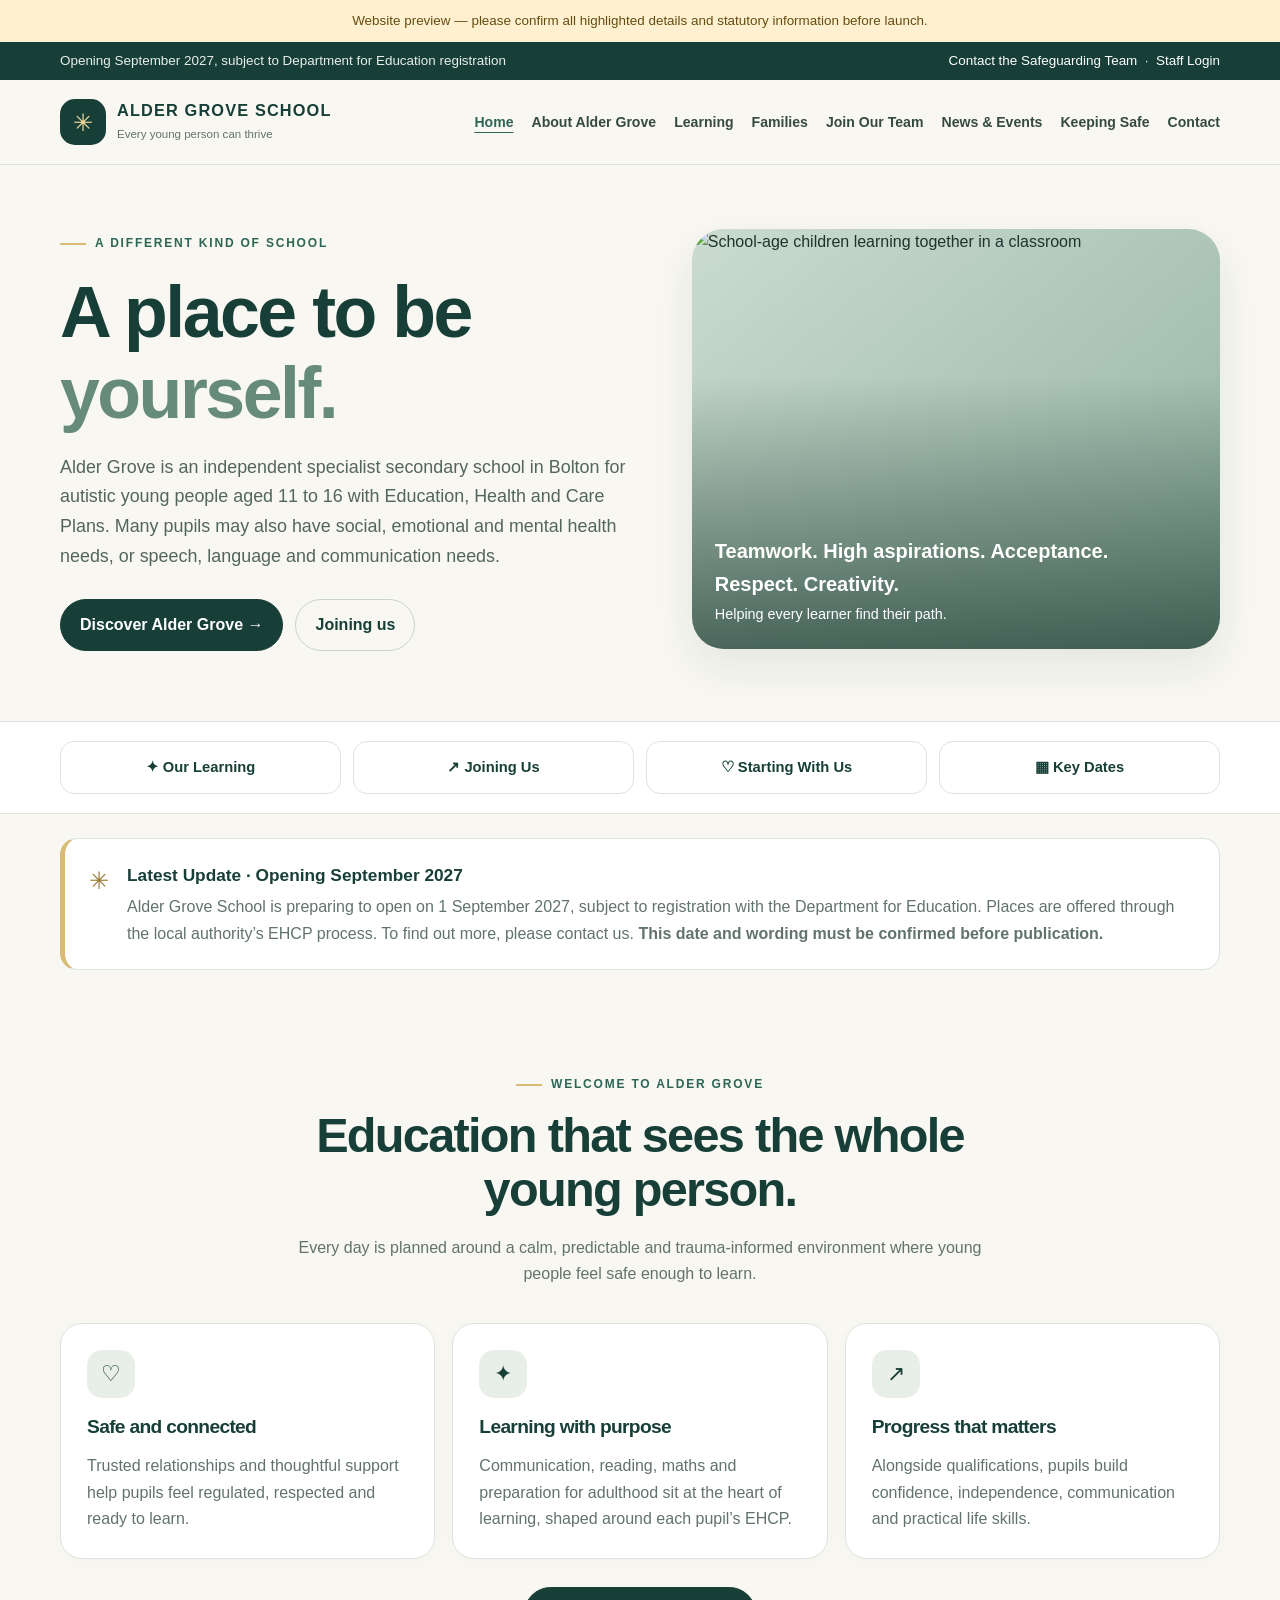
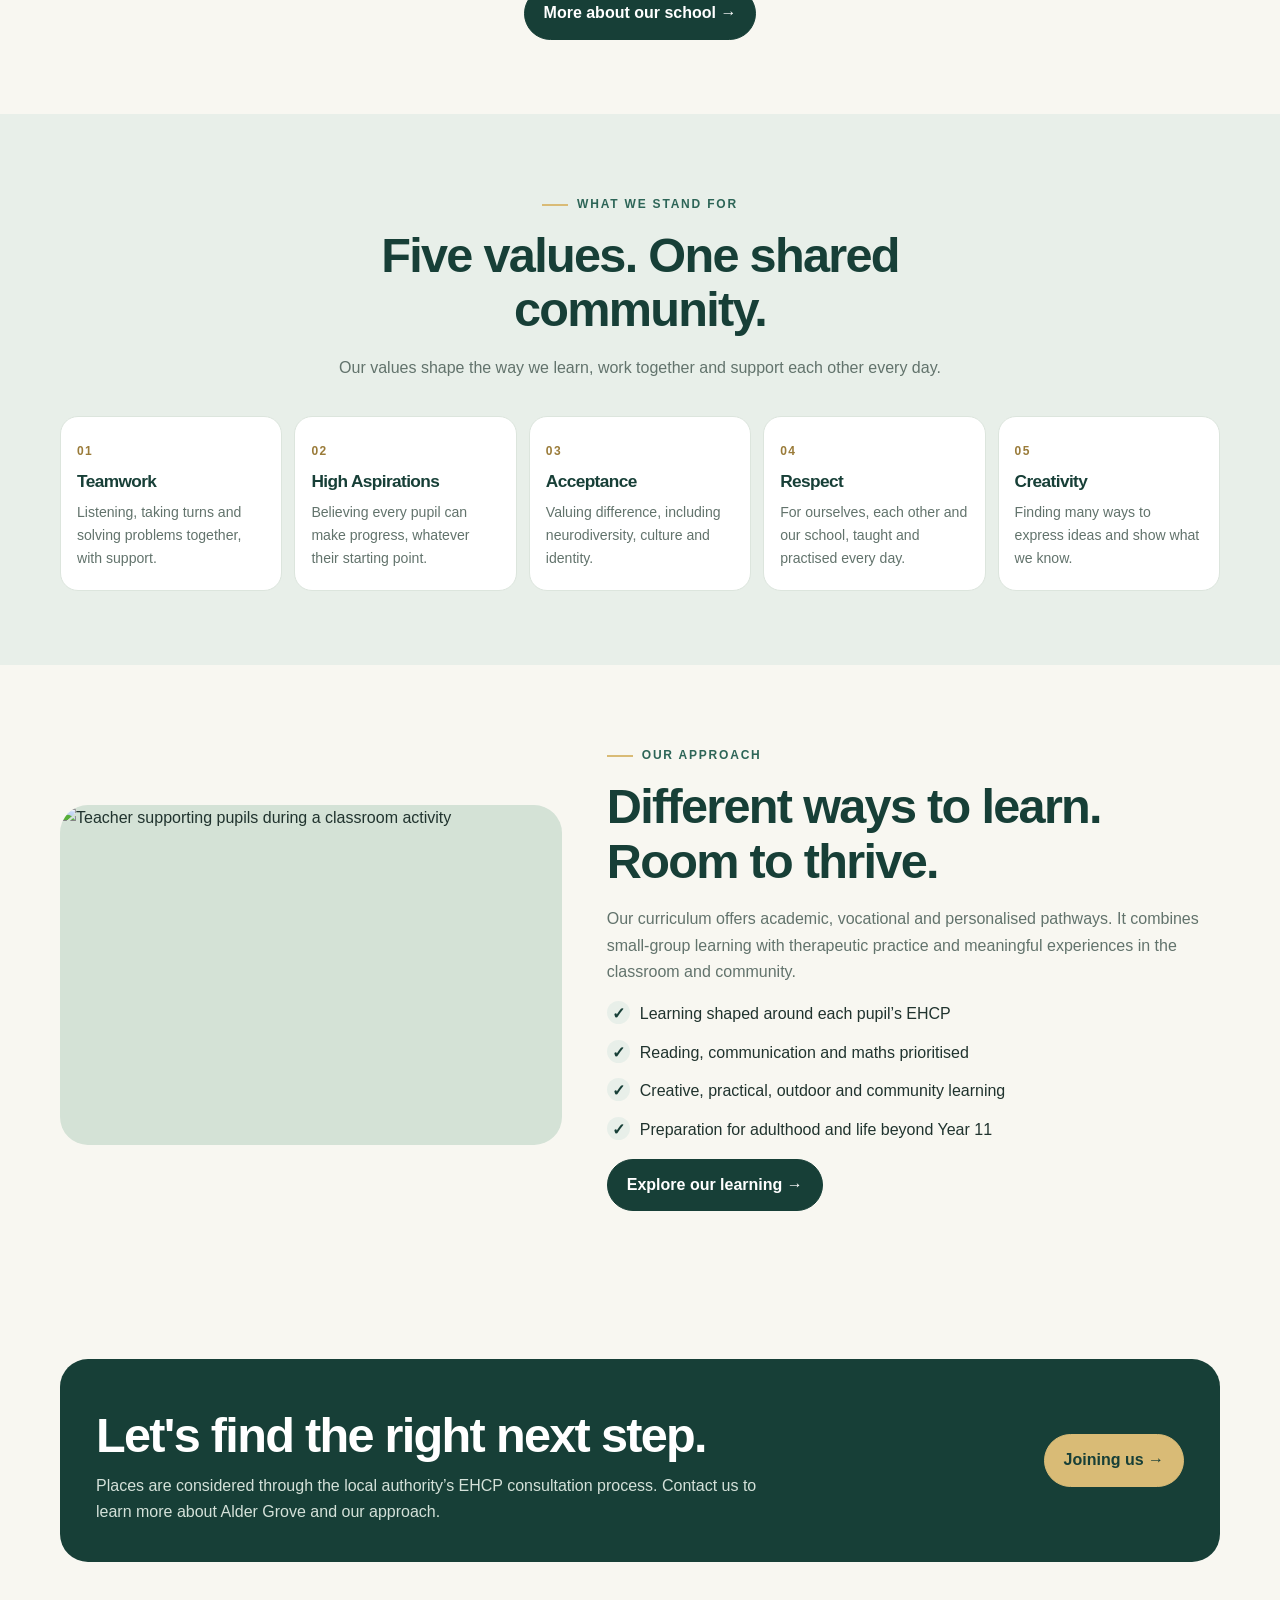
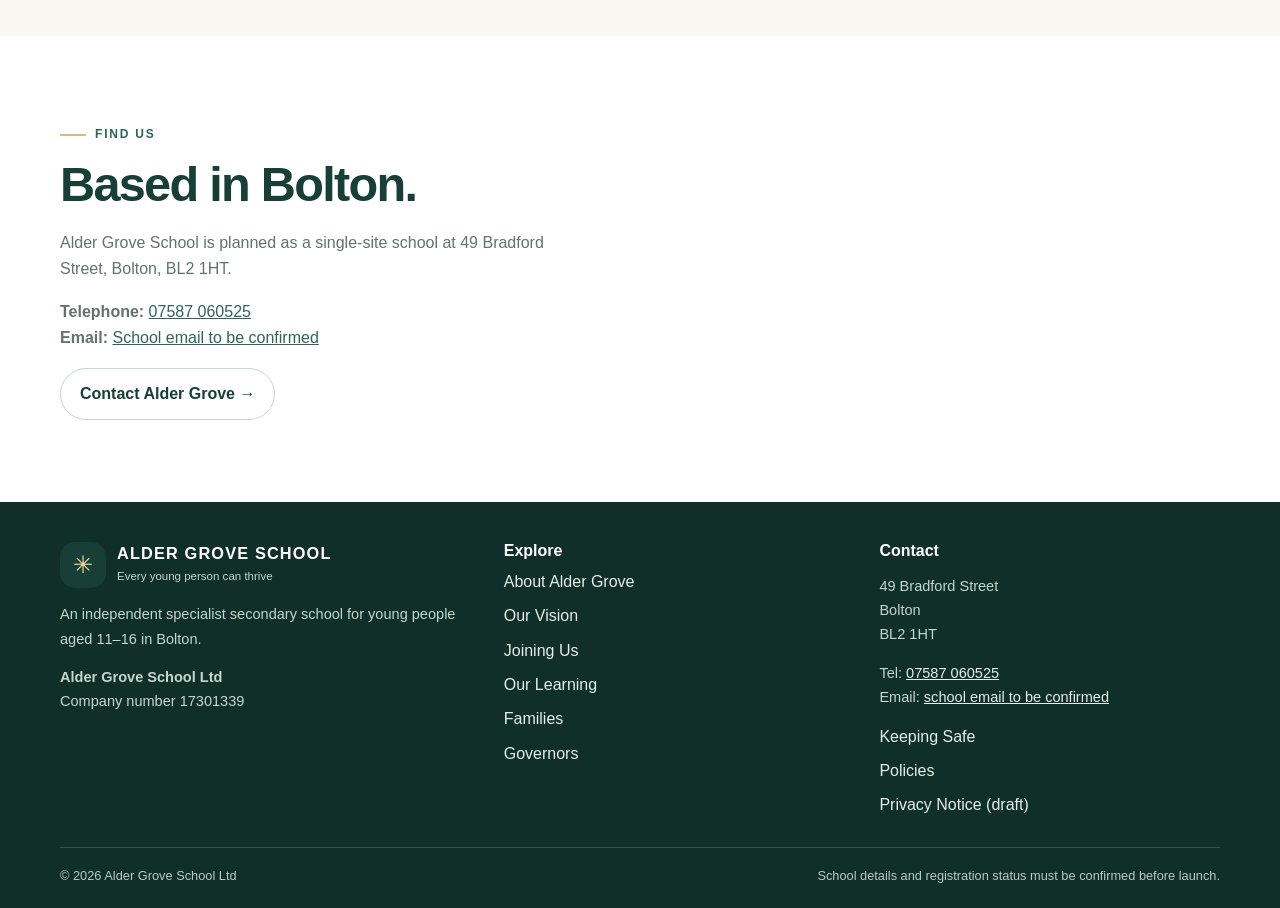
==== index.html @ fd889851 "Add files via upload" ====
<!doctype html><html lang="en-GB"><head><meta charset="utf-8"><meta name="viewport" content="width=device-width, initial-scale=1"><meta name="description" content="Alder Grove School is a planned independent specialist secondary school in Bolton for autistic young people aged 11–16."><meta name="theme-color" content="#173f37"><title>Home | Alder Grove School</title><link rel="stylesheet" href="style.css"></head><body><a class="skip" href="#main">Skip to main content</a>
<div class="notice">Website preview — please confirm all highlighted details and statutory information before launch.</div>
<div class="topbar"><div class="wrap"><span>Opening September 2027, subject to Department for Education registration</span><span><a href="keeping-safe.html">Contact the Safeguarding Team</a> &nbsp;·&nbsp; <a href="careers.html">Staff Login</a></span></div></div>
<header class="header"><div class="wrap nav">
<a class="brand" href="index.html" aria-label="Alder Grove School home"><span class="crest" aria-hidden="true">✳</span><span><strong>ALDER GROVE SCHOOL</strong><small>Every young person can thrive</small></span></a>
<nav class="navlinks" id="navlinks" aria-label="Main navigation"><a href="index.html" aria-current="page">Home</a><a href="our-school.html">About Alder Grove</a><a href="learning.html">Learning</a><a href="families.html">Families</a><a href="careers.html">Join Our Team</a><a href="news.html">News & Events</a><a href="keeping-safe.html">Keeping Safe</a><a href="contact.html">Contact</a></nav>
<button class="menu-btn" id="menu-btn" aria-expanded="false" aria-controls="navlinks">Menu</button>
</div></header><main id="main">
<section class="hero"><div class="wrap hero-grid"><div><span class="eyebrow">A different kind of school</span><h1>A place to be <em>yourself.</em></h1><p class="lead">Alder Grove is an independent specialist secondary school in Bolton for autistic young people aged 11 to 16 with Education, Health and Care Plans. Many pupils may also have social, emotional and mental health needs, or speech, language and communication needs.</p><div class="hero-actions"><a class="btn" href="our-school.html">Discover Alder Grove →</a><a class="btn light" href="admissions.html">Joining us</a></div></div><div class="hero-image"><img src="https://images.unsplash.com/photo-1503676260728-1c00da094a0b?auto=format&fit=crop&w=1200&q=85" alt="School-age children learning together in a classroom"><div class="image-label"><strong>Teamwork. High aspirations. Acceptance. Respect. Creativity.</strong><span>Helping every learner find their path.</span></div></div></div></section>
<div class="quicklinks"><div class="wrap"><a href="learning.html">✦ Our Learning</a><a href="admissions.html">↗ Joining Us</a><a href="families.html#starting">♡ Starting With Us</a><a href="families.html#dates">▦ Key Dates</a></div></div>
<section class="latest"><div class="wrap"><div class="latest-card"><div class="latest-icon">✳</div><div><strong>Latest Update · Opening September 2027</strong><p>Alder Grove School is preparing to open on 1 September 2027, subject to registration with the Department for Education. Places are offered through the local authority’s EHCP process. To find out more, please contact us. <b>This date and wording must be confirmed before publication.</b></p></div></div></div></section>
<section class="section"><div class="wrap"><div class="section-head"><span class="eyebrow">Welcome to Alder Grove</span><h2>Education that sees the whole young person.</h2><p>Every day is planned around a calm, predictable and trauma-informed environment where young people feel safe enough to learn.</p></div><div class="cards"><article class="card"><div class="icon">♡</div><h3>Safe and connected</h3><p>Trusted relationships and thoughtful support help pupils feel regulated, respected and ready to learn.</p></article><article class="card"><div class="icon">✦</div><h3>Learning with purpose</h3><p>Communication, reading, maths and preparation for adulthood sit at the heart of learning, shaped around each pupil’s EHCP.</p></article><article class="card"><div class="icon">↗</div><h3>Progress that matters</h3><p>Alongside qualifications, pupils build confidence, independence, communication and practical life skills.</p></article></div><div style="text-align:center;margin-top:28px"><a class="btn" href="our-school.html">More about our school →</a></div></div></section>
<section class="section sage"><div class="wrap"><div class="section-head"><span class="eyebrow">What we stand for</span><h2>Five values. One shared community.</h2><p>Our values shape the way we learn, work together and support each other every day.</p></div><div class="values">
<div class="value"><span class="number">01</span><h3>Teamwork</h3><p>Listening, taking turns and solving problems together, with support.</p></div>
<div class="value"><span class="number">02</span><h3>High Aspirations</h3><p>Believing every pupil can make progress, whatever their starting point.</p></div>
<div class="value"><span class="number">03</span><h3>Acceptance</h3><p>Valuing difference, including neurodiversity, culture and identity.</p></div>
<div class="value"><span class="number">04</span><h3>Respect</h3><p>For ourselves, each other and our school, taught and practised every day.</p></div>
<div class="value"><span class="number">05</span><h3>Creativity</h3><p>Finding many ways to express ideas and show what we know.</p></div></div></div></section>
<section class="section"><div class="wrap split"><div class="split-img"><img src="https://images.unsplash.com/photo-1509062522246-3755977927d7?auto=format&fit=crop&w=1200&q=85" alt="Teacher supporting pupils during a classroom activity" loading="lazy"></div><div class="split-copy"><span class="eyebrow">Our approach</span><h2>Different ways to learn. Room to thrive.</h2><p>Our curriculum offers academic, vocational and personalised pathways. It combines small-group learning with therapeutic practice and meaningful experiences in the classroom and community.</p><ul class="checklist"><li>Learning shaped around each pupil’s EHCP</li><li>Reading, communication and maths prioritised</li><li>Creative, practical, outdoor and community learning</li><li>Preparation for adulthood and life beyond Year 11</li></ul><a class="btn" href="learning.html">Explore our learning →</a></div></div></section>
<section class="section"><div class="wrap cta"><div><h2>Let's find the right next step.</h2><p>Places are considered through the local authority’s EHCP consultation process. Contact us to learn more about Alder Grove and our approach.</p></div><a class="btn gold" href="admissions.html">Joining us →</a></div></section>
<section class="section white"><div class="wrap split"><div class="split-copy"><span class="eyebrow">Find us</span><h2>Based in Bolton.</h2><p>Alder Grove School is planned as a single-site school at 49 Bradford Street, Bolton, BL2 1HT.</p><p><strong>Telephone:</strong> <a href="tel:07587060525">07587 060525</a><br><strong>Email:</strong> <a href="contact.html">School email to be confirmed</a></p><a class="btn light" href="contact.html">Contact Alder Grove →</a></div><div><iframe class="map" title="Map showing 49 Bradford Street, Bolton" loading="lazy" src="https://maps.google.com/maps?q=49%20Bradford%20Street%2C%20Bolton%2C%20BL2%201HT&output=embed"></iframe></div></div></section>
</main><footer class="footer"><div class="wrap">
<div class="footer-grid">
<div><a class="brand" href="index.html"><span class="crest" aria-hidden="true">✳</span><span><strong>ALDER GROVE SCHOOL</strong><small>Every young person can thrive</small></span></a><p>An independent specialist secondary school for young people aged 11–16 in Bolton.</p><p><strong>Alder Grove School Ltd</strong><br>Company number 17301339</p></div>
<div><h3>Explore</h3><div class="footer-links"><a href="our-school.html">About Alder Grove</a><a href="vision.html">Our Vision</a><a href="admissions.html">Joining Us</a><a href="learning.html">Our Learning</a><a href="families.html">Families</a><a href="governors.html">Governors</a></div></div>
<div><h3>Contact</h3><p>49 Bradford Street<br>Bolton<br>BL2 1HT</p><p>Tel: <a href="tel:07587060525">07587 060525</a><br>Email: <a href="contact.html">school email to be confirmed</a></p><div class="footer-links"><a href="keeping-safe.html">Keeping Safe</a><a href="policies.html">Policies</a><a href="privacy.html">Privacy Notice (draft)</a></div></div>
</div><div class="footer-bottom"><span>© <span id="year"></span> Alder Grove School Ltd</span><span>School details and registration status must be confirmed before launch.</span></div></div></footer>
<script>
const b=document.getElementById('menu-btn'),n=document.getElementById('navlinks');
if(b&&n){b.addEventListener('click',()=>{const o=n.classList.toggle('open');b.setAttribute('aria-expanded',String(o));});n.querySelectorAll('a').forEach(a=>a.addEventListener('click',()=>{n.classList.remove('open');b.setAttribute('aria-expanded','false')}));}
document.getElementById('year').textContent=new Date().getFullYear();
</script></body></html>
---- style.css ----
:root{--forest:#173f37;--green:#2d6557;--sage:#e8efe9;--cream:#f8f7f1;--gold:#d9bb76;--ink:#20332e;--muted:#62736c;--white:#fff;--line:#dce5dd;--radius:22px;--shadow:0 18px 45px rgba(23,63,55,.09)}
*{box-sizing:border-box}html{scroll-behavior:smooth}body{margin:0;background:var(--cream);color:var(--ink);font:16px/1.65 -apple-system,BlinkMacSystemFont,"Segoe UI",Roboto,Arial,sans-serif}a{color:var(--green)}a:focus-visible,button:focus-visible{outline:3px solid var(--gold);outline-offset:3px}.wrap{width:min(1160px,calc(100% - 40px));margin:auto}.notice{background:#fff1cf;color:#654b12;text-align:center;padding:10px 18px;font-size:.84rem}.topbar{background:var(--forest);color:#e7efe9;font-size:.84rem}.topbar .wrap{display:flex;justify-content:space-between;gap:12px;flex-wrap:wrap;padding:8px 0}.topbar a{color:#fff;text-decoration:none}.header{position:sticky;top:0;z-index:20;background:rgba(248,247,241,.97);backdrop-filter:blur(12px);border-bottom:1px solid var(--line)}.nav{display:flex;align-items:center;justify-content:space-between;gap:20px;min-height:84px}.brand{display:flex;align-items:center;gap:11px;text-decoration:none;min-width:0}.crest{width:46px;height:46px;border-radius:15px;background:var(--forest);display:grid;place-items:center;color:#f0d99b;font-size:1.5rem;flex:none}.brand strong{display:block;color:var(--forest);font-size:1.02rem;letter-spacing:.07em;line-height:1.2}.brand small{display:block;color:var(--muted);font-size:.72rem;margin-top:4px}.navlinks{display:flex;align-items:center;gap:18px}.navlinks a{font-size:.88rem;font-weight:700;color:#354a42;text-decoration:none}.navlinks a:hover,.navlinks a[aria-current=page]{color:var(--green);text-decoration:underline;text-underline-offset:5px}.menu-btn{display:none;background:transparent;border:1px solid var(--line);border-radius:12px;padding:9px 12px;font:inherit;font-weight:700;color:var(--forest)}.btn{display:inline-flex;align-items:center;justify-content:center;gap:8px;background:var(--forest);color:#fff!important;text-decoration:none;border:1px solid var(--forest);border-radius:999px;padding:12px 19px;font-weight:750}.btn:hover{background:var(--green)}.btn.light{background:transparent;color:var(--forest)!important;border-color:#c8d6cb}.btn.gold{background:var(--gold);border-color:var(--gold);color:var(--forest)!important}.hero{padding:62px 0 70px}.hero-grid{display:grid;grid-template-columns:1.05fr .95fr;align-items:center;gap:48px}.eyebrow{display:inline-flex;gap:9px;align-items:center;text-transform:uppercase;letter-spacing:.15em;font-size:.75rem;font-weight:850;color:var(--green)}.eyebrow:before{content:"";width:26px;height:2px;background:var(--gold)}h1,h2,h3{color:var(--forest);line-height:1.12;letter-spacing:-.035em;margin-top:0}h1{font-size:clamp(2.8rem,5.6vw,5rem);margin:18px 0 20px}h1 em{font-style:normal;color:#668b7a}h2{font-size:clamp(2rem,3.8vw,3.1rem);margin:13px 0 18px}h3{font-size:1.2rem;margin-bottom:9px}.lead{font-size:1.12rem;color:#52665e;max-width:690px}.hero-actions{display:flex;gap:12px;flex-wrap:wrap;margin-top:28px}.hero-image{min-height:420px;border-radius:32px;overflow:hidden;position:relative;background:linear-gradient(140deg,#cbdccf,#91b1a0);box-shadow:var(--shadow)}.hero-image img{width:100%;height:100%;min-height:420px;object-fit:cover;display:block}.hero-image:after{content:"";position:absolute;inset:35% 0 0;background:linear-gradient(transparent,rgba(13,43,35,.62))}.image-label{position:absolute;bottom:22px;left:23px;right:23px;z-index:1;color:#fff}.image-label strong{display:block;font-size:1.25rem}.image-label span{font-size:.9rem}.quicklinks{background:#fff;border-block:1px solid var(--line)}.quicklinks .wrap{display:grid;grid-template-columns:repeat(4,1fr);gap:12px;padding:19px 0}.quicklinks a{display:flex;justify-content:center;align-items:center;gap:8px;border:1px solid var(--line);border-radius:14px;padding:13px 10px;text-decoration:none;font-weight:750;color:var(--forest);font-size:.92rem}.quicklinks a:hover{background:var(--sage)}.latest{padding:24px 0}.latest-card{display:flex;gap:18px;align-items:flex-start;background:#fff;border:1px solid var(--line);border-left:5px solid var(--gold);padding:22px 24px;border-radius:17px}.latest-card strong{display:block;color:var(--forest);font-size:1.08rem}.latest-card p{margin:5px 0 0;color:var(--muted)}.latest-icon{font-size:1.5rem;color:#9d7c36}.section{padding:74px 0}.section.sage{background:var(--sage)}.section.white{background:#fff}.section-head{max-width:700px;margin:0 auto 35px;text-align:center}.section-head p{color:var(--muted)}.cards{display:grid;grid-template-columns:repeat(3,1fr);gap:17px}.card{background:#fff;border:1px solid var(--line);border-radius:var(--radius);padding:26px;box-shadow:0 5px 20px rgba(23,63,55,.025)}.card .icon{width:48px;height:48px;display:grid;place-items:center;border-radius:15px;background:var(--sage);color:var(--forest);font-size:1.35rem;margin-bottom:18px}.card p{color:var(--muted);margin-bottom:0}.values{display:grid;grid-template-columns:repeat(5,1fr);gap:12px}.value{background:#fff;border:1px solid var(--line);border-radius:18px;padding:20px 16px}.value .number{font-size:.75rem;font-weight:850;color:#9a7b39;letter-spacing:.12em}.value h3{margin:9px 0;font-size:1.08rem}.value p{font-size:.88rem;color:var(--muted);margin:0}.split{display:grid;grid-template-columns:.9fr 1.1fr;gap:45px;align-items:center}.split-img{min-height:340px;border-radius:28px;overflow:hidden;background:#d4e2d6}.split-img img{width:100%;height:100%;min-height:340px;object-fit:cover;display:block}.split-copy p{color:var(--muted)}.checklist{list-style:none;padding:0;display:grid;gap:12px}.checklist li{display:flex;gap:10px}.checklist li:before{content:"✓";display:grid;place-items:center;flex:none;width:23px;height:23px;background:var(--sage);border-radius:50%;color:var(--forest);font-weight:800}.cta{background:var(--forest);color:#fff;border-radius:28px;padding:36px;display:flex;justify-content:space-between;gap:24px;align-items:center}.cta h2{color:#fff;margin-bottom:10px}.cta p{color:#d4e1d9;margin:0;max-width:700px}.page-hero{background:var(--sage);padding:56px 0 48px}.page-hero h1{font-size:clamp(2.5rem,5vw,4.3rem);margin:12px 0 14px}.breadcrumbs{font-size:.83rem;color:var(--muted);margin-bottom:20px}.breadcrumbs a{color:var(--green)}.page-layout{display:grid;grid-template-columns:245px 1fr;gap:40px;padding:52px 0 80px}.sidebar{align-self:start;position:sticky;top:110px;background:#fff;border:1px solid var(--line);border-radius:18px;padding:20px}.sidebar strong{display:block;color:var(--forest);margin-bottom:12px}.sidebar a{display:block;padding:8px 0;color:#435a50;text-decoration:none;font-size:.92rem;border-bottom:1px solid #edf1ed}.sidebar a:last-child{border:0}.sidebar a:hover{color:var(--green)}.prose{min-width:0}.prose h2{font-size:1.75rem;margin-top:34px}.prose h2:first-child{margin-top:0}.prose h3{margin-top:25px}.prose p,.prose li{color:#4e6259}.prose ul,.prose ol{padding-left:23px}.callout{background:#fff;border:1px solid var(--line);border-left:4px solid var(--gold);border-radius:14px;padding:18px 20px;margin:22px 0}.callout strong{color:var(--forest)}.placeholder{background:#fff4d8;border:1px solid #ead9a6;color:#644f1d;border-radius:12px;padding:12px 15px;font-size:.9rem}.contact-grid{display:grid;grid-template-columns:.8fr 1.2fr;gap:35px}.contact-item{display:flex;gap:13px;margin:20px 0}.contact-item .icon{width:40px;height:40px;display:grid;place-items:center;background:var(--sage);border-radius:13px;flex:none}.contact-item strong{display:block;color:var(--forest)}.contact-item span{color:var(--muted)}form{background:#fff;border:1px solid var(--line);border-radius:22px;padding:26px;box-shadow:var(--shadow)}.form-grid{display:grid;grid-template-columns:1fr 1fr;gap:15px}label{display:block;font-size:.88rem;font-weight:750;color:var(--forest);margin-bottom:6px}input,textarea,select{width:100%;font:inherit;border:1px solid #cedbd1;background:#fcfdfb;border-radius:11px;padding:12px;color:var(--ink)}textarea{min-height:120px;resize:vertical}.full{grid-column:1/-1}.form-note{font-size:.8rem;color:var(--muted)}.map{width:100%;height:310px;border:0;border-radius:20px}.footer{background:#102f29;color:#e6eee8;padding:40px 0 22px}.footer-grid{display:grid;grid-template-columns:1.2fr 1fr 1fr;gap:35px;padding-bottom:28px}.footer .brand strong{color:#fff}.footer .brand small{color:#c5d6cb}.footer p,.footer li{color:#c5d6cb;font-size:.91rem}.footer a{color:#e6eee8}.footer h3{color:#fff;font-size:1rem;letter-spacing:0}.footer-links{display:grid;gap:8px}.footer-links a{text-decoration:none}.footer-bottom{border-top:1px solid rgba(255,255,255,.17);padding-top:17px;display:flex;justify-content:space-between;gap:15px;flex-wrap:wrap;color:#b7cbc0;font-size:.8rem}.skip{position:absolute;left:-999px;top:8px;background:#fff;color:#000;padding:10px;z-index:100}.skip:focus{left:10px}.muted{color:var(--muted)}.small{font-size:.88rem}.doc-list{display:grid;grid-template-columns:repeat(2,1fr);gap:12px}.doc{display:flex;align-items:center;justify-content:space-between;gap:12px;border:1px solid var(--line);background:#fff;padding:15px 17px;border-radius:13px;color:var(--forest);text-decoration:none;font-weight:700}.doc span{font-size:.8rem;color:var(--muted);font-weight:500}.doc.disabled{opacity:.7;cursor:default}.tag{display:inline-block;background:#e7eee8;color:var(--forest);padding:5px 10px;border-radius:999px;font-size:.78rem;font-weight:800}
@media(max-width:950px){.navlinks{gap:10px}.navlinks a{font-size:.8rem}.cards{grid-template-columns:1fr 1fr}.values{grid-template-columns:repeat(3,1fr)}.page-layout{grid-template-columns:210px 1fr;gap:25px}}
@media(max-width:760px){.wrap{width:calc(100% - 30px)}.nav{min-height:74px}.menu-btn{display:block}.navlinks{display:none;position:absolute;top:100%;left:0;right:0;padding:16px 20px 22px;background:var(--cream);border-bottom:1px solid var(--line);align-items:stretch;flex-direction:column;gap:0}.navlinks.open{display:flex}.navlinks a{padding:10px 0;border-bottom:1px solid var(--line);font-size:.95rem}.hero{padding:40px 0 48px}.hero-grid,.split,.contact-grid{grid-template-columns:1fr;gap:28px}.hero-image,.hero-image img{min-height:320px}.quicklinks .wrap{grid-template-columns:1fr 1fr}.section{padding:55px 0}.cards{grid-template-columns:1fr}.values{grid-template-columns:1fr 1fr}.cta{align-items:flex-start;flex-direction:column;padding:27px}.page-layout{grid-template-columns:1fr;padding-top:28px}.sidebar{position:static}.sidebar a{display:inline-block;margin-right:12px;border:0}.footer-grid{grid-template-columns:1fr 1fr}.footer-grid>div:first-child{grid-column:1/-1}.doc-list{grid-template-columns:1fr}}
@media(max-width:480px){.topbar .wrap{font-size:.75rem}.brand strong{font-size:.86rem}.brand small{font-size:.66rem}.crest{width:40px;height:40px}.quicklinks a{font-size:.83rem;padding:11px 6px}.values{grid-template-columns:1fr}.form-grid{grid-template-columns:1fr}.full{grid-column:auto}.footer-grid{grid-template-columns:1fr}.footer-grid>div:first-child{grid-column:auto}.latest-card{padding:17px}.page-hero{padding:38px 0}.page-hero h1{font-size:2.65rem}}
@media(prefers-reduced-motion:reduce){html{scroll-behavior:auto}}
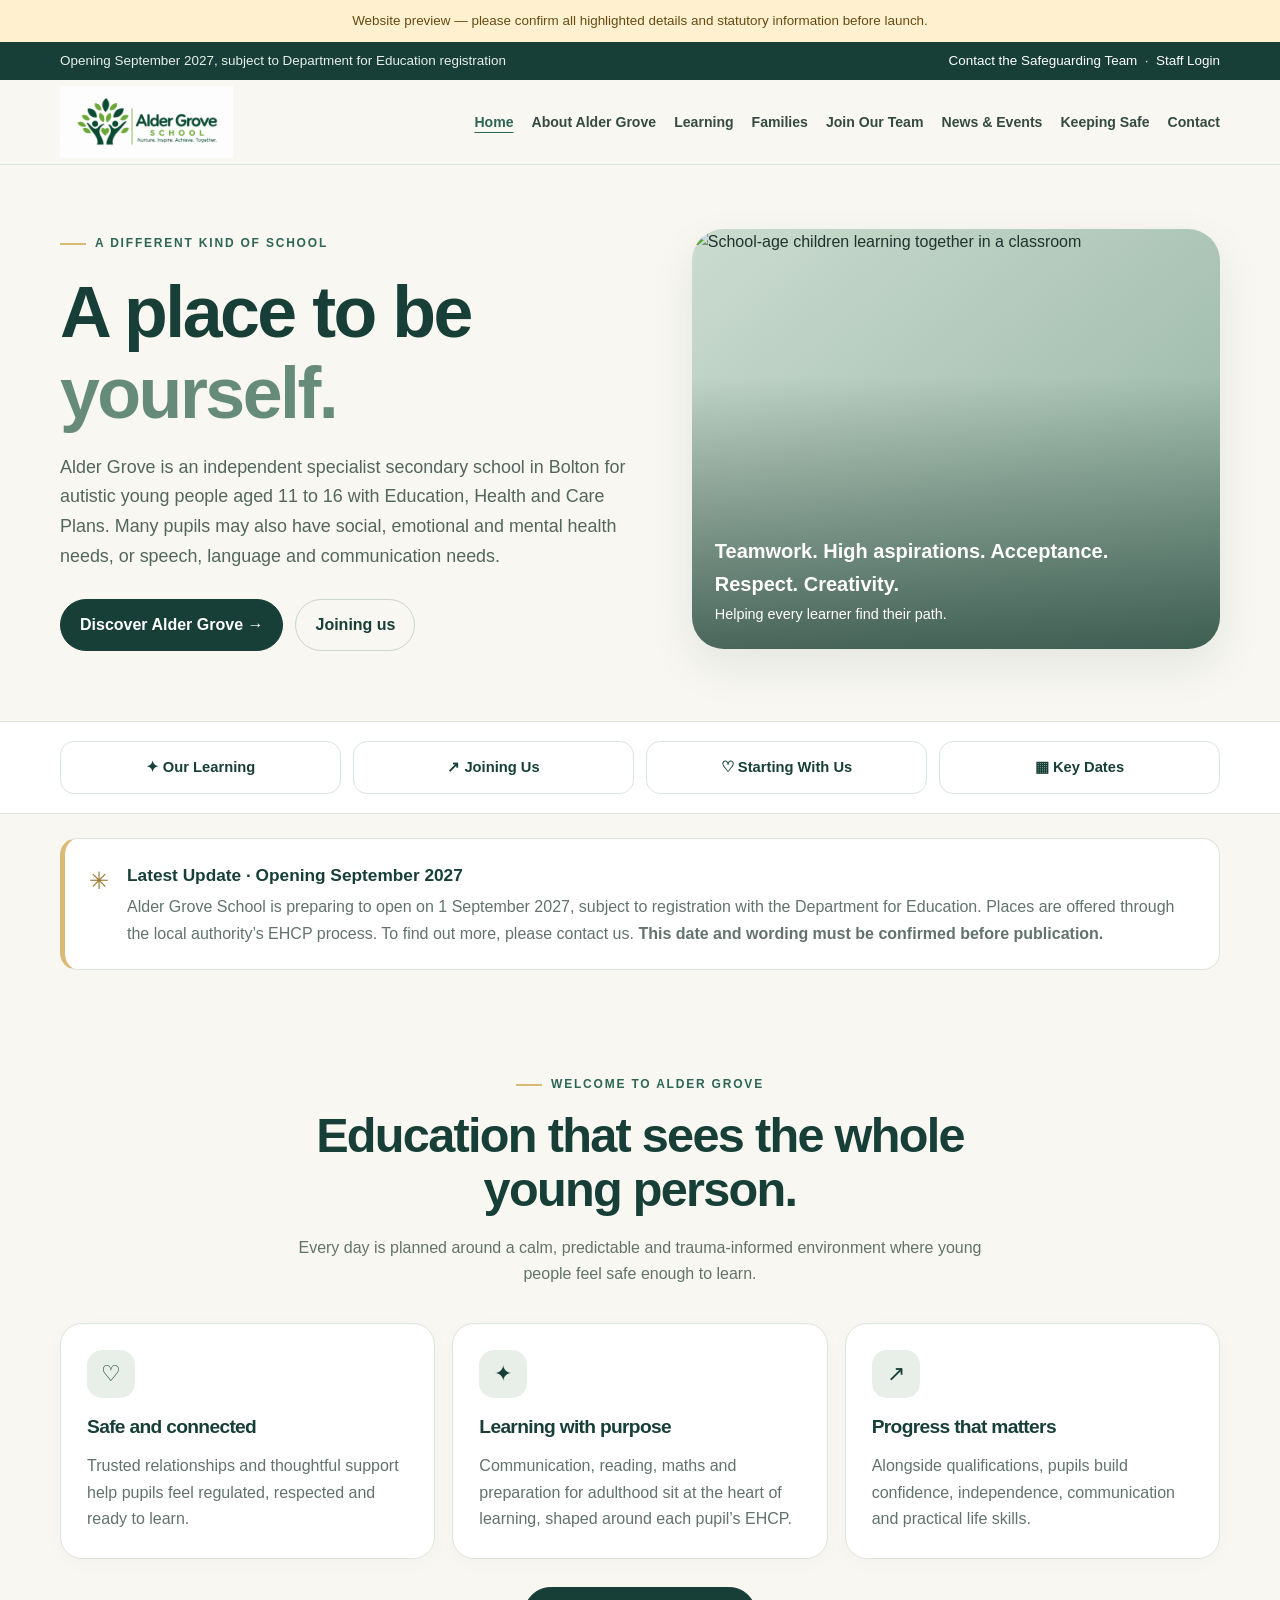
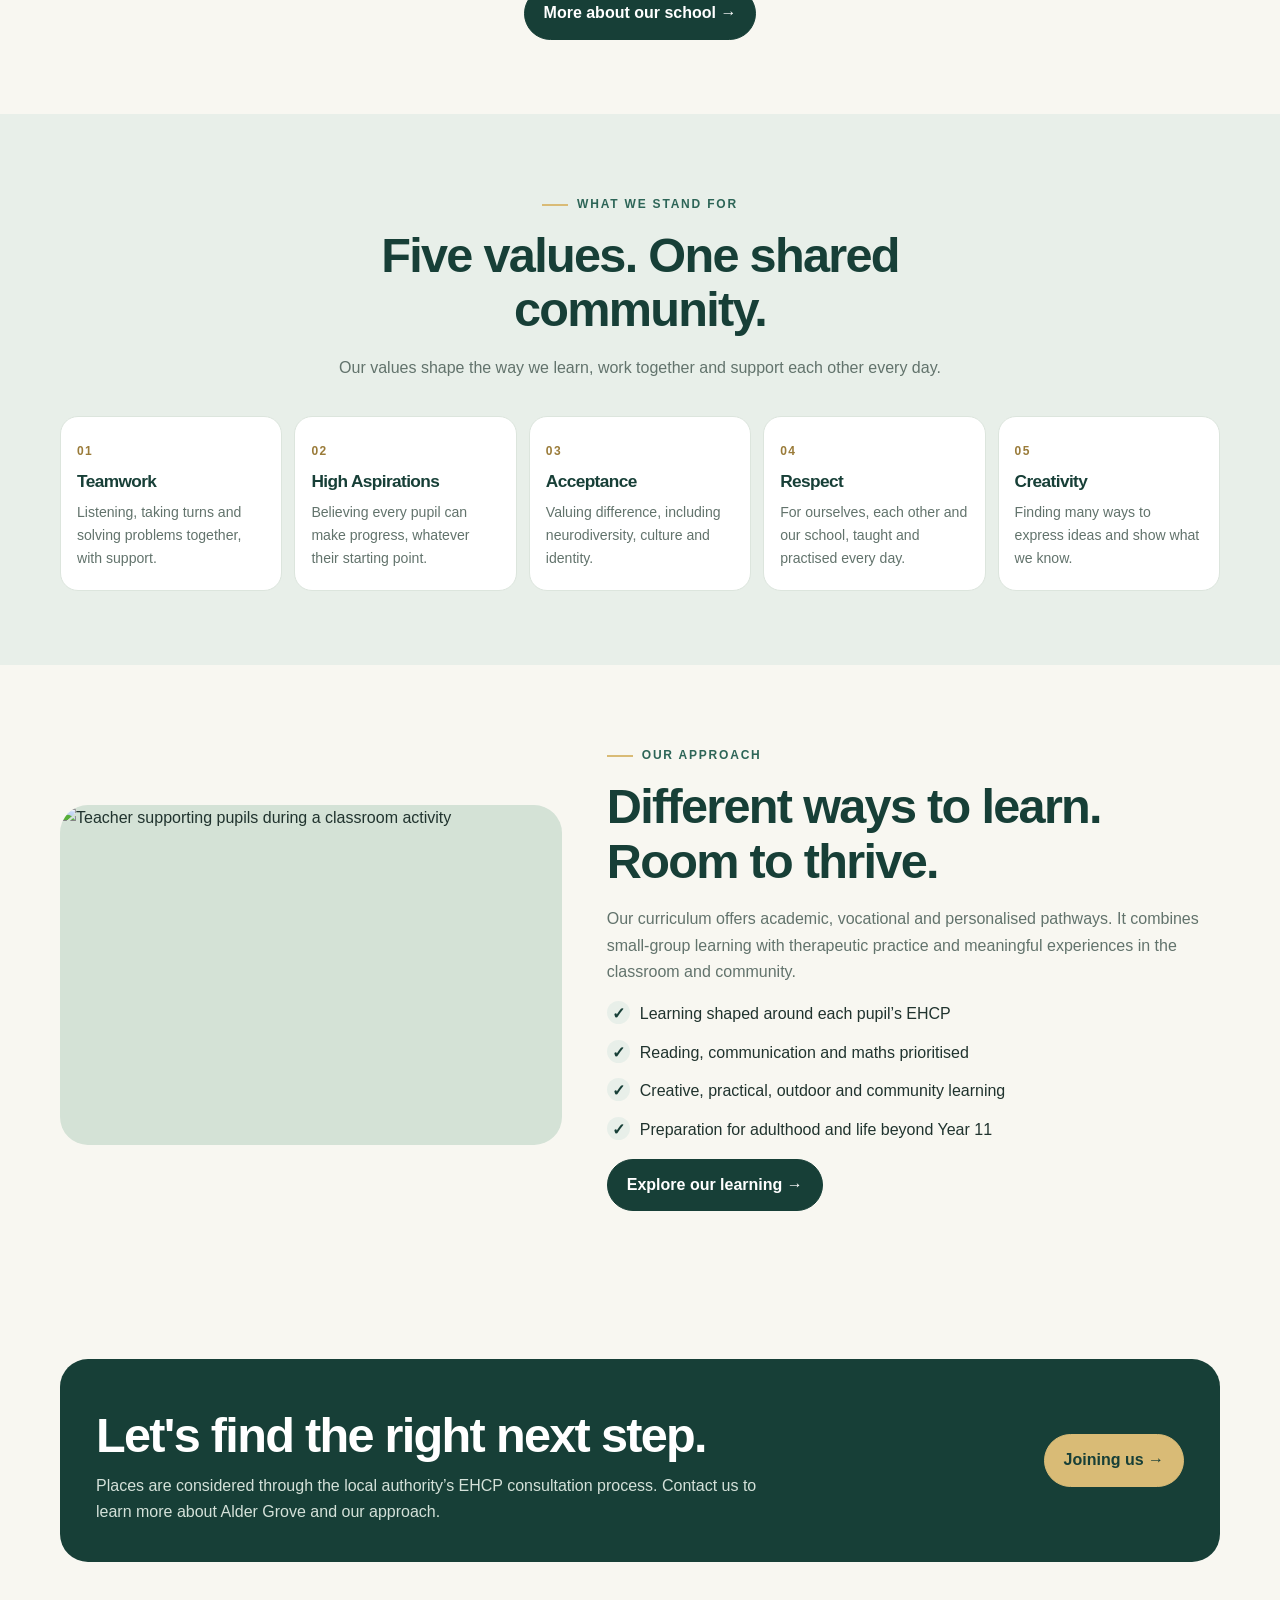
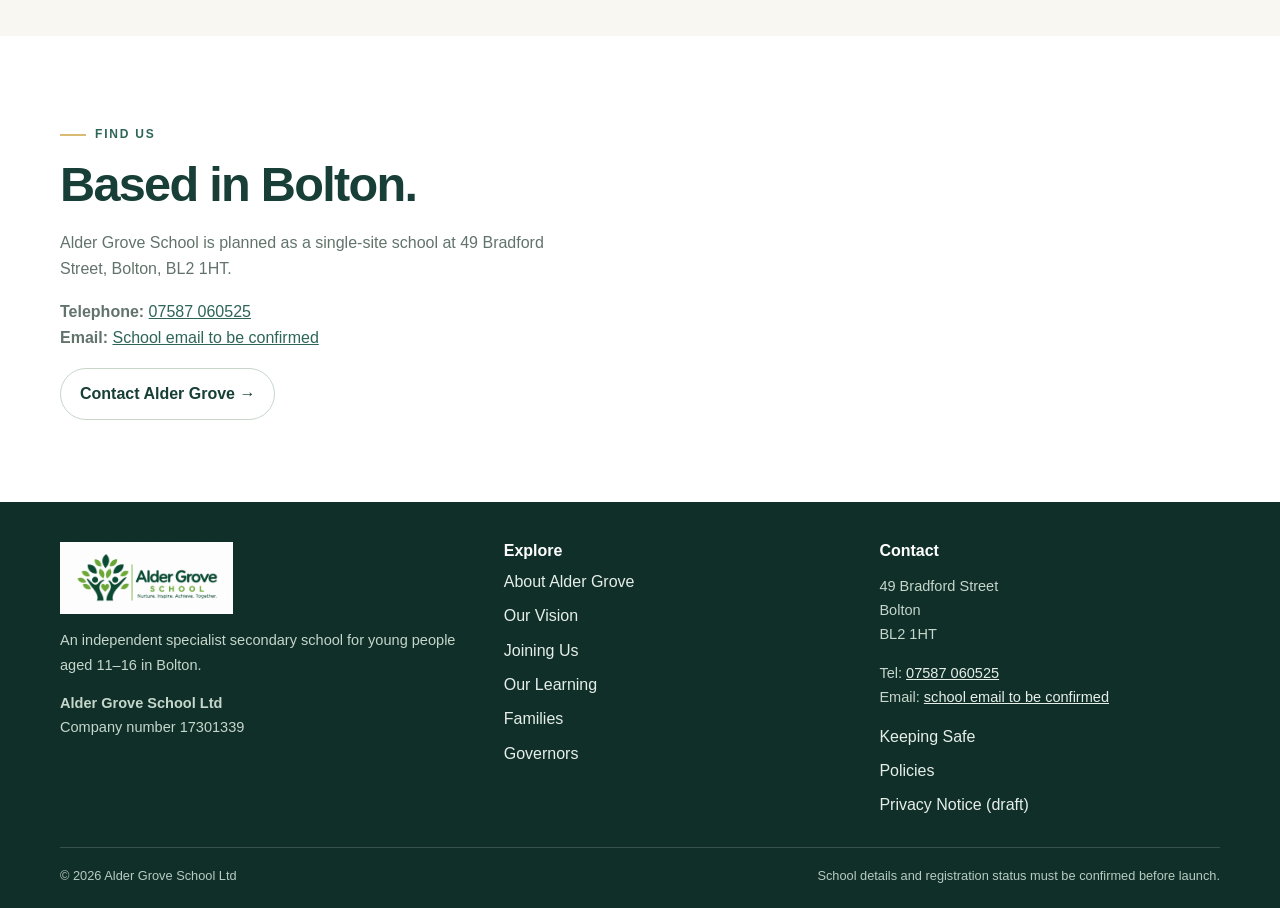
==== commit cd3b3755: "Add files via upload" ====
--- a/index.html
+++ b/index.html
@@ -2,7 +2,7 @@
 <div class="notice">Website preview — please confirm all highlighted details and statutory information before launch.</div>
 <div class="topbar"><div class="wrap"><span>Opening September 2027, subject to Department for Education registration</span><span><a href="keeping-safe.html">Contact the Safeguarding Team</a> &nbsp;·&nbsp; <a href="careers.html">Staff Login</a></span></div></div>
 <header class="header"><div class="wrap nav">
-<a class="brand" href="index.html" aria-label="Alder Grove School home"><span class="crest" aria-hidden="true">✳</span><span><strong>ALDER GROVE SCHOOL</strong><small>Every young person can thrive</small></span></a>
+<a class="brand" href="index.html" aria-label="Alder Grove School home"><img class="school-logo" src="alder-grove-logo.jpg" alt="Alder Grove School — Nurture. Inspire. Achieve. Together."></a>
 <nav class="navlinks" id="navlinks" aria-label="Main navigation"><a href="index.html" aria-current="page">Home</a><a href="our-school.html">About Alder Grove</a><a href="learning.html">Learning</a><a href="families.html">Families</a><a href="careers.html">Join Our Team</a><a href="news.html">News & Events</a><a href="keeping-safe.html">Keeping Safe</a><a href="contact.html">Contact</a></nav>
 <button class="menu-btn" id="menu-btn" aria-expanded="false" aria-controls="navlinks">Menu</button>
 </div></header><main id="main">
@@ -21,7 +21,7 @@
 <section class="section white"><div class="wrap split"><div class="split-copy"><span class="eyebrow">Find us</span><h2>Based in Bolton.</h2><p>Alder Grove School is planned as a single-site school at 49 Bradford Street, Bolton, BL2 1HT.</p><p><strong>Telephone:</strong> <a href="tel:07587060525">07587 060525</a><br><strong>Email:</strong> <a href="contact.html">School email to be confirmed</a></p><a class="btn light" href="contact.html">Contact Alder Grove →</a></div><div><iframe class="map" title="Map showing 49 Bradford Street, Bolton" loading="lazy" src="https://maps.google.com/maps?q=49%20Bradford%20Street%2C%20Bolton%2C%20BL2%201HT&output=embed"></iframe></div></div></section>
 </main><footer class="footer"><div class="wrap">
 <div class="footer-grid">
-<div><a class="brand" href="index.html"><span class="crest" aria-hidden="true">✳</span><span><strong>ALDER GROVE SCHOOL</strong><small>Every young person can thrive</small></span></a><p>An independent specialist secondary school for young people aged 11–16 in Bolton.</p><p><strong>Alder Grove School Ltd</strong><br>Company number 17301339</p></div>
+<div><a class="brand" href="index.html"><img class="school-logo" src="alder-grove-logo.jpg" alt="Alder Grove School — Nurture. Inspire. Achieve. Together."></a><p>An independent specialist secondary school for young people aged 11–16 in Bolton.</p><p><strong>Alder Grove School Ltd</strong><br>Company number 17301339</p></div>
 <div><h3>Explore</h3><div class="footer-links"><a href="our-school.html">About Alder Grove</a><a href="vision.html">Our Vision</a><a href="admissions.html">Joining Us</a><a href="learning.html">Our Learning</a><a href="families.html">Families</a><a href="governors.html">Governors</a></div></div>
 <div><h3>Contact</h3><p>49 Bradford Street<br>Bolton<br>BL2 1HT</p><p>Tel: <a href="tel:07587060525">07587 060525</a><br>Email: <a href="contact.html">school email to be confirmed</a></p><div class="footer-links"><a href="keeping-safe.html">Keeping Safe</a><a href="policies.html">Policies</a><a href="privacy.html">Privacy Notice (draft)</a></div></div>
 </div><div class="footer-bottom"><span>© <span id="year"></span> Alder Grove School Ltd</span><span>School details and registration status must be confirmed before launch.</span></div></div></footer>
--- a/style.css
+++ b/style.css
@@ -1,6 +1,6 @@
 :root{--forest:#173f37;--green:#2d6557;--sage:#e8efe9;--cream:#f8f7f1;--gold:#d9bb76;--ink:#20332e;--muted:#62736c;--white:#fff;--line:#dce5dd;--radius:22px;--shadow:0 18px 45px rgba(23,63,55,.09)}
-*{box-sizing:border-box}html{scroll-behavior:smooth}body{margin:0;background:var(--cream);color:var(--ink);font:16px/1.65 -apple-system,BlinkMacSystemFont,"Segoe UI",Roboto,Arial,sans-serif}a{color:var(--green)}a:focus-visible,button:focus-visible{outline:3px solid var(--gold);outline-offset:3px}.wrap{width:min(1160px,calc(100% - 40px));margin:auto}.notice{background:#fff1cf;color:#654b12;text-align:center;padding:10px 18px;font-size:.84rem}.topbar{background:var(--forest);color:#e7efe9;font-size:.84rem}.topbar .wrap{display:flex;justify-content:space-between;gap:12px;flex-wrap:wrap;padding:8px 0}.topbar a{color:#fff;text-decoration:none}.header{position:sticky;top:0;z-index:20;background:rgba(248,247,241,.97);backdrop-filter:blur(12px);border-bottom:1px solid var(--line)}.nav{display:flex;align-items:center;justify-content:space-between;gap:20px;min-height:84px}.brand{display:flex;align-items:center;gap:11px;text-decoration:none;min-width:0}.crest{width:46px;height:46px;border-radius:15px;background:var(--forest);display:grid;place-items:center;color:#f0d99b;font-size:1.5rem;flex:none}.brand strong{display:block;color:var(--forest);font-size:1.02rem;letter-spacing:.07em;line-height:1.2}.brand small{display:block;color:var(--muted);font-size:.72rem;margin-top:4px}.navlinks{display:flex;align-items:center;gap:18px}.navlinks a{font-size:.88rem;font-weight:700;color:#354a42;text-decoration:none}.navlinks a:hover,.navlinks a[aria-current=page]{color:var(--green);text-decoration:underline;text-underline-offset:5px}.menu-btn{display:none;background:transparent;border:1px solid var(--line);border-radius:12px;padding:9px 12px;font:inherit;font-weight:700;color:var(--forest)}.btn{display:inline-flex;align-items:center;justify-content:center;gap:8px;background:var(--forest);color:#fff!important;text-decoration:none;border:1px solid var(--forest);border-radius:999px;padding:12px 19px;font-weight:750}.btn:hover{background:var(--green)}.btn.light{background:transparent;color:var(--forest)!important;border-color:#c8d6cb}.btn.gold{background:var(--gold);border-color:var(--gold);color:var(--forest)!important}.hero{padding:62px 0 70px}.hero-grid{display:grid;grid-template-columns:1.05fr .95fr;align-items:center;gap:48px}.eyebrow{display:inline-flex;gap:9px;align-items:center;text-transform:uppercase;letter-spacing:.15em;font-size:.75rem;font-weight:850;color:var(--green)}.eyebrow:before{content:"";width:26px;height:2px;background:var(--gold)}h1,h2,h3{color:var(--forest);line-height:1.12;letter-spacing:-.035em;margin-top:0}h1{font-size:clamp(2.8rem,5.6vw,5rem);margin:18px 0 20px}h1 em{font-style:normal;color:#668b7a}h2{font-size:clamp(2rem,3.8vw,3.1rem);margin:13px 0 18px}h3{font-size:1.2rem;margin-bottom:9px}.lead{font-size:1.12rem;color:#52665e;max-width:690px}.hero-actions{display:flex;gap:12px;flex-wrap:wrap;margin-top:28px}.hero-image{min-height:420px;border-radius:32px;overflow:hidden;position:relative;background:linear-gradient(140deg,#cbdccf,#91b1a0);box-shadow:var(--shadow)}.hero-image img{width:100%;height:100%;min-height:420px;object-fit:cover;display:block}.hero-image:after{content:"";position:absolute;inset:35% 0 0;background:linear-gradient(transparent,rgba(13,43,35,.62))}.image-label{position:absolute;bottom:22px;left:23px;right:23px;z-index:1;color:#fff}.image-label strong{display:block;font-size:1.25rem}.image-label span{font-size:.9rem}.quicklinks{background:#fff;border-block:1px solid var(--line)}.quicklinks .wrap{display:grid;grid-template-columns:repeat(4,1fr);gap:12px;padding:19px 0}.quicklinks a{display:flex;justify-content:center;align-items:center;gap:8px;border:1px solid var(--line);border-radius:14px;padding:13px 10px;text-decoration:none;font-weight:750;color:var(--forest);font-size:.92rem}.quicklinks a:hover{background:var(--sage)}.latest{padding:24px 0}.latest-card{display:flex;gap:18px;align-items:flex-start;background:#fff;border:1px solid var(--line);border-left:5px solid var(--gold);padding:22px 24px;border-radius:17px}.latest-card strong{display:block;color:var(--forest);font-size:1.08rem}.latest-card p{margin:5px 0 0;color:var(--muted)}.latest-icon{font-size:1.5rem;color:#9d7c36}.section{padding:74px 0}.section.sage{background:var(--sage)}.section.white{background:#fff}.section-head{max-width:700px;margin:0 auto 35px;text-align:center}.section-head p{color:var(--muted)}.cards{display:grid;grid-template-columns:repeat(3,1fr);gap:17px}.card{background:#fff;border:1px solid var(--line);border-radius:var(--radius);padding:26px;box-shadow:0 5px 20px rgba(23,63,55,.025)}.card .icon{width:48px;height:48px;display:grid;place-items:center;border-radius:15px;background:var(--sage);color:var(--forest);font-size:1.35rem;margin-bottom:18px}.card p{color:var(--muted);margin-bottom:0}.values{display:grid;grid-template-columns:repeat(5,1fr);gap:12px}.value{background:#fff;border:1px solid var(--line);border-radius:18px;padding:20px 16px}.value .number{font-size:.75rem;font-weight:850;color:#9a7b39;letter-spacing:.12em}.value h3{margin:9px 0;font-size:1.08rem}.value p{font-size:.88rem;color:var(--muted);margin:0}.split{display:grid;grid-template-columns:.9fr 1.1fr;gap:45px;align-items:center}.split-img{min-height:340px;border-radius:28px;overflow:hidden;background:#d4e2d6}.split-img img{width:100%;height:100%;min-height:340px;object-fit:cover;display:block}.split-copy p{color:var(--muted)}.checklist{list-style:none;padding:0;display:grid;gap:12px}.checklist li{display:flex;gap:10px}.checklist li:before{content:"✓";display:grid;place-items:center;flex:none;width:23px;height:23px;background:var(--sage);border-radius:50%;color:var(--forest);font-weight:800}.cta{background:var(--forest);color:#fff;border-radius:28px;padding:36px;display:flex;justify-content:space-between;gap:24px;align-items:center}.cta h2{color:#fff;margin-bottom:10px}.cta p{color:#d4e1d9;margin:0;max-width:700px}.page-hero{background:var(--sage);padding:56px 0 48px}.page-hero h1{font-size:clamp(2.5rem,5vw,4.3rem);margin:12px 0 14px}.breadcrumbs{font-size:.83rem;color:var(--muted);margin-bottom:20px}.breadcrumbs a{color:var(--green)}.page-layout{display:grid;grid-template-columns:245px 1fr;gap:40px;padding:52px 0 80px}.sidebar{align-self:start;position:sticky;top:110px;background:#fff;border:1px solid var(--line);border-radius:18px;padding:20px}.sidebar strong{display:block;color:var(--forest);margin-bottom:12px}.sidebar a{display:block;padding:8px 0;color:#435a50;text-decoration:none;font-size:.92rem;border-bottom:1px solid #edf1ed}.sidebar a:last-child{border:0}.sidebar a:hover{color:var(--green)}.prose{min-width:0}.prose h2{font-size:1.75rem;margin-top:34px}.prose h2:first-child{margin-top:0}.prose h3{margin-top:25px}.prose p,.prose li{color:#4e6259}.prose ul,.prose ol{padding-left:23px}.callout{background:#fff;border:1px solid var(--line);border-left:4px solid var(--gold);border-radius:14px;padding:18px 20px;margin:22px 0}.callout strong{color:var(--forest)}.placeholder{background:#fff4d8;border:1px solid #ead9a6;color:#644f1d;border-radius:12px;padding:12px 15px;font-size:.9rem}.contact-grid{display:grid;grid-template-columns:.8fr 1.2fr;gap:35px}.contact-item{display:flex;gap:13px;margin:20px 0}.contact-item .icon{width:40px;height:40px;display:grid;place-items:center;background:var(--sage);border-radius:13px;flex:none}.contact-item strong{display:block;color:var(--forest)}.contact-item span{color:var(--muted)}form{background:#fff;border:1px solid var(--line);border-radius:22px;padding:26px;box-shadow:var(--shadow)}.form-grid{display:grid;grid-template-columns:1fr 1fr;gap:15px}label{display:block;font-size:.88rem;font-weight:750;color:var(--forest);margin-bottom:6px}input,textarea,select{width:100%;font:inherit;border:1px solid #cedbd1;background:#fcfdfb;border-radius:11px;padding:12px;color:var(--ink)}textarea{min-height:120px;resize:vertical}.full{grid-column:1/-1}.form-note{font-size:.8rem;color:var(--muted)}.map{width:100%;height:310px;border:0;border-radius:20px}.footer{background:#102f29;color:#e6eee8;padding:40px 0 22px}.footer-grid{display:grid;grid-template-columns:1.2fr 1fr 1fr;gap:35px;padding-bottom:28px}.footer .brand strong{color:#fff}.footer .brand small{color:#c5d6cb}.footer p,.footer li{color:#c5d6cb;font-size:.91rem}.footer a{color:#e6eee8}.footer h3{color:#fff;font-size:1rem;letter-spacing:0}.footer-links{display:grid;gap:8px}.footer-links a{text-decoration:none}.footer-bottom{border-top:1px solid rgba(255,255,255,.17);padding-top:17px;display:flex;justify-content:space-between;gap:15px;flex-wrap:wrap;color:#b7cbc0;font-size:.8rem}.skip{position:absolute;left:-999px;top:8px;background:#fff;color:#000;padding:10px;z-index:100}.skip:focus{left:10px}.muted{color:var(--muted)}.small{font-size:.88rem}.doc-list{display:grid;grid-template-columns:repeat(2,1fr);gap:12px}.doc{display:flex;align-items:center;justify-content:space-between;gap:12px;border:1px solid var(--line);background:#fff;padding:15px 17px;border-radius:13px;color:var(--forest);text-decoration:none;font-weight:700}.doc span{font-size:.8rem;color:var(--muted);font-weight:500}.doc.disabled{opacity:.7;cursor:default}.tag{display:inline-block;background:#e7eee8;color:var(--forest);padding:5px 10px;border-radius:999px;font-size:.78rem;font-weight:800}
+*{box-sizing:border-box}html{scroll-behavior:smooth}body{margin:0;background:var(--cream);color:var(--ink);font:16px/1.65 -apple-system,BlinkMacSystemFont,"Segoe UI",Roboto,Arial,sans-serif}a{color:var(--green)}a:focus-visible,button:focus-visible{outline:3px solid var(--gold);outline-offset:3px}.wrap{width:min(1160px,calc(100% - 40px));margin:auto}.notice{background:#fff1cf;color:#654b12;text-align:center;padding:10px 18px;font-size:.84rem}.topbar{background:var(--forest);color:#e7efe9;font-size:.84rem}.topbar .wrap{display:flex;justify-content:space-between;gap:12px;flex-wrap:wrap;padding:8px 0}.topbar a{color:#fff;text-decoration:none}.header{position:sticky;top:0;z-index:20;background:rgba(248,247,241,.97);backdrop-filter:blur(12px);border-bottom:1px solid var(--line)}.nav{display:flex;align-items:center;justify-content:space-between;gap:20px;min-height:84px}.brand{display:flex;align-items:center;gap:11px;text-decoration:none;min-width:0}.school-logo{display:block;width:clamp(190px,22vw,270px);height:auto;max-height:72px;object-fit:contain;object-position:left center;flex:none}.brand strong{display:block;color:var(--forest);font-size:1.02rem;letter-spacing:.07em;line-height:1.2}.brand small{display:block;color:var(--muted);font-size:.72rem;margin-top:4px}.navlinks{display:flex;align-items:center;gap:18px}.navlinks a{font-size:.88rem;font-weight:700;color:#354a42;text-decoration:none}.navlinks a:hover,.navlinks a[aria-current=page]{color:var(--green);text-decoration:underline;text-underline-offset:5px}.menu-btn{display:none;background:transparent;border:1px solid var(--line);border-radius:12px;padding:9px 12px;font:inherit;font-weight:700;color:var(--forest)}.btn{display:inline-flex;align-items:center;justify-content:center;gap:8px;background:var(--forest);color:#fff!important;text-decoration:none;border:1px solid var(--forest);border-radius:999px;padding:12px 19px;font-weight:750}.btn:hover{background:var(--green)}.btn.light{background:transparent;color:var(--forest)!important;border-color:#c8d6cb}.btn.gold{background:var(--gold);border-color:var(--gold);color:var(--forest)!important}.hero{padding:62px 0 70px}.hero-grid{display:grid;grid-template-columns:1.05fr .95fr;align-items:center;gap:48px}.eyebrow{display:inline-flex;gap:9px;align-items:center;text-transform:uppercase;letter-spacing:.15em;font-size:.75rem;font-weight:850;color:var(--green)}.eyebrow:before{content:"";width:26px;height:2px;background:var(--gold)}h1,h2,h3{color:var(--forest);line-height:1.12;letter-spacing:-.035em;margin-top:0}h1{font-size:clamp(2.8rem,5.6vw,5rem);margin:18px 0 20px}h1 em{font-style:normal;color:#668b7a}h2{font-size:clamp(2rem,3.8vw,3.1rem);margin:13px 0 18px}h3{font-size:1.2rem;margin-bottom:9px}.lead{font-size:1.12rem;color:#52665e;max-width:690px}.hero-actions{display:flex;gap:12px;flex-wrap:wrap;margin-top:28px}.hero-image{min-height:420px;border-radius:32px;overflow:hidden;position:relative;background:linear-gradient(140deg,#cbdccf,#91b1a0);box-shadow:var(--shadow)}.hero-image img{width:100%;height:100%;min-height:420px;object-fit:cover;display:block}.hero-image:after{content:"";position:absolute;inset:35% 0 0;background:linear-gradient(transparent,rgba(13,43,35,.62))}.image-label{position:absolute;bottom:22px;left:23px;right:23px;z-index:1;color:#fff}.image-label strong{display:block;font-size:1.25rem}.image-label span{font-size:.9rem}.quicklinks{background:#fff;border-block:1px solid var(--line)}.quicklinks .wrap{display:grid;grid-template-columns:repeat(4,1fr);gap:12px;padding:19px 0}.quicklinks a{display:flex;justify-content:center;align-items:center;gap:8px;border:1px solid var(--line);border-radius:14px;padding:13px 10px;text-decoration:none;font-weight:750;color:var(--forest);font-size:.92rem}.quicklinks a:hover{background:var(--sage)}.latest{padding:24px 0}.latest-card{display:flex;gap:18px;align-items:flex-start;background:#fff;border:1px solid var(--line);border-left:5px solid var(--gold);padding:22px 24px;border-radius:17px}.latest-card strong{display:block;color:var(--forest);font-size:1.08rem}.latest-card p{margin:5px 0 0;color:var(--muted)}.latest-icon{font-size:1.5rem;color:#9d7c36}.section{padding:74px 0}.section.sage{background:var(--sage)}.section.white{background:#fff}.section-head{max-width:700px;margin:0 auto 35px;text-align:center}.section-head p{color:var(--muted)}.cards{display:grid;grid-template-columns:repeat(3,1fr);gap:17px}.card{background:#fff;border:1px solid var(--line);border-radius:var(--radius);padding:26px;box-shadow:0 5px 20px rgba(23,63,55,.025)}.card .icon{width:48px;height:48px;display:grid;place-items:center;border-radius:15px;background:var(--sage);color:var(--forest);font-size:1.35rem;margin-bottom:18px}.card p{color:var(--muted);margin-bottom:0}.values{display:grid;grid-template-columns:repeat(5,1fr);gap:12px}.value{background:#fff;border:1px solid var(--line);border-radius:18px;padding:20px 16px}.value .number{font-size:.75rem;font-weight:850;color:#9a7b39;letter-spacing:.12em}.value h3{margin:9px 0;font-size:1.08rem}.value p{font-size:.88rem;color:var(--muted);margin:0}.split{display:grid;grid-template-columns:.9fr 1.1fr;gap:45px;align-items:center}.split-img{min-height:340px;border-radius:28px;overflow:hidden;background:#d4e2d6}.split-img img{width:100%;height:100%;min-height:340px;object-fit:cover;display:block}.split-copy p{color:var(--muted)}.checklist{list-style:none;padding:0;display:grid;gap:12px}.checklist li{display:flex;gap:10px}.checklist li:before{content:"✓";display:grid;place-items:center;flex:none;width:23px;height:23px;background:var(--sage);border-radius:50%;color:var(--forest);font-weight:800}.cta{background:var(--forest);color:#fff;border-radius:28px;padding:36px;display:flex;justify-content:space-between;gap:24px;align-items:center}.cta h2{color:#fff;margin-bottom:10px}.cta p{color:#d4e1d9;margin:0;max-width:700px}.page-hero{background:var(--sage);padding:56px 0 48px}.page-hero h1{font-size:clamp(2.5rem,5vw,4.3rem);margin:12px 0 14px}.breadcrumbs{font-size:.83rem;color:var(--muted);margin-bottom:20px}.breadcrumbs a{color:var(--green)}.page-layout{display:grid;grid-template-columns:245px 1fr;gap:40px;padding:52px 0 80px}.sidebar{align-self:start;position:sticky;top:110px;background:#fff;border:1px solid var(--line);border-radius:18px;padding:20px}.sidebar strong{display:block;color:var(--forest);margin-bottom:12px}.sidebar a{display:block;padding:8px 0;color:#435a50;text-decoration:none;font-size:.92rem;border-bottom:1px solid #edf1ed}.sidebar a:last-child{border:0}.sidebar a:hover{color:var(--green)}.prose{min-width:0}.prose h2{font-size:1.75rem;margin-top:34px}.prose h2:first-child{margin-top:0}.prose h3{margin-top:25px}.prose p,.prose li{color:#4e6259}.prose ul,.prose ol{padding-left:23px}.callout{background:#fff;border:1px solid var(--line);border-left:4px solid var(--gold);border-radius:14px;padding:18px 20px;margin:22px 0}.callout strong{color:var(--forest)}.placeholder{background:#fff4d8;border:1px solid #ead9a6;color:#644f1d;border-radius:12px;padding:12px 15px;font-size:.9rem}.contact-grid{display:grid;grid-template-columns:.8fr 1.2fr;gap:35px}.contact-item{display:flex;gap:13px;margin:20px 0}.contact-item .icon{width:40px;height:40px;display:grid;place-items:center;background:var(--sage);border-radius:13px;flex:none}.contact-item strong{display:block;color:var(--forest)}.contact-item span{color:var(--muted)}form{background:#fff;border:1px solid var(--line);border-radius:22px;padding:26px;box-shadow:var(--shadow)}.form-grid{display:grid;grid-template-columns:1fr 1fr;gap:15px}label{display:block;font-size:.88rem;font-weight:750;color:var(--forest);margin-bottom:6px}input,textarea,select{width:100%;font:inherit;border:1px solid #cedbd1;background:#fcfdfb;border-radius:11px;padding:12px;color:var(--ink)}textarea{min-height:120px;resize:vertical}.full{grid-column:1/-1}.form-note{font-size:.8rem;color:var(--muted)}.map{width:100%;height:310px;border:0;border-radius:20px}.footer{background:#102f29;color:#e6eee8;padding:40px 0 22px}.footer-grid{display:grid;grid-template-columns:1.2fr 1fr 1fr;gap:35px;padding-bottom:28px}.footer .school-logo{width:min(250px,100%);max-height:72px}.footer p,.footer li{color:#c5d6cb;font-size:.91rem}.footer a{color:#e6eee8}.footer h3{color:#fff;font-size:1rem;letter-spacing:0}.footer-links{display:grid;gap:8px}.footer-links a{text-decoration:none}.footer-bottom{border-top:1px solid rgba(255,255,255,.17);padding-top:17px;display:flex;justify-content:space-between;gap:15px;flex-wrap:wrap;color:#b7cbc0;font-size:.8rem}.skip{position:absolute;left:-999px;top:8px;background:#fff;color:#000;padding:10px;z-index:100}.skip:focus{left:10px}.muted{color:var(--muted)}.small{font-size:.88rem}.doc-list{display:grid;grid-template-columns:repeat(2,1fr);gap:12px}.doc{display:flex;align-items:center;justify-content:space-between;gap:12px;border:1px solid var(--line);background:#fff;padding:15px 17px;border-radius:13px;color:var(--forest);text-decoration:none;font-weight:700}.doc span{font-size:.8rem;color:var(--muted);font-weight:500}.doc.disabled{opacity:.7;cursor:default}.tag{display:inline-block;background:#e7eee8;color:var(--forest);padding:5px 10px;border-radius:999px;font-size:.78rem;font-weight:800}
 @media(max-width:950px){.navlinks{gap:10px}.navlinks a{font-size:.8rem}.cards{grid-template-columns:1fr 1fr}.values{grid-template-columns:repeat(3,1fr)}.page-layout{grid-template-columns:210px 1fr;gap:25px}}
 @media(max-width:760px){.wrap{width:calc(100% - 30px)}.nav{min-height:74px}.menu-btn{display:block}.navlinks{display:none;position:absolute;top:100%;left:0;right:0;padding:16px 20px 22px;background:var(--cream);border-bottom:1px solid var(--line);align-items:stretch;flex-direction:column;gap:0}.navlinks.open{display:flex}.navlinks a{padding:10px 0;border-bottom:1px solid var(--line);font-size:.95rem}.hero{padding:40px 0 48px}.hero-grid,.split,.contact-grid{grid-template-columns:1fr;gap:28px}.hero-image,.hero-image img{min-height:320px}.quicklinks .wrap{grid-template-columns:1fr 1fr}.section{padding:55px 0}.cards{grid-template-columns:1fr}.values{grid-template-columns:1fr 1fr}.cta{align-items:flex-start;flex-direction:column;padding:27px}.page-layout{grid-template-columns:1fr;padding-top:28px}.sidebar{position:static}.sidebar a{display:inline-block;margin-right:12px;border:0}.footer-grid{grid-template-columns:1fr 1fr}.footer-grid>div:first-child{grid-column:1/-1}.doc-list{grid-template-columns:1fr}}
-@media(max-width:480px){.topbar .wrap{font-size:.75rem}.brand strong{font-size:.86rem}.brand small{font-size:.66rem}.crest{width:40px;height:40px}.quicklinks a{font-size:.83rem;padding:11px 6px}.values{grid-template-columns:1fr}.form-grid{grid-template-columns:1fr}.full{grid-column:auto}.footer-grid{grid-template-columns:1fr}.footer-grid>div:first-child{grid-column:auto}.latest-card{padding:17px}.page-hero{padding:38px 0}.page-hero h1{font-size:2.65rem}}
+@media(max-width:480px){.topbar .wrap{font-size:.75rem}.school-logo{width:min(210px,58vw);max-height:58px}.quicklinks a{font-size:.83rem;padding:11px 6px}.values{grid-template-columns:1fr}.form-grid{grid-template-columns:1fr}.full{grid-column:auto}.footer-grid{grid-template-columns:1fr}.footer-grid>div:first-child{grid-column:auto}.latest-card{padding:17px}.page-hero{padding:38px 0}.page-hero h1{font-size:2.65rem}}
 @media(prefers-reduced-motion:reduce){html{scroll-behavior:auto}}
